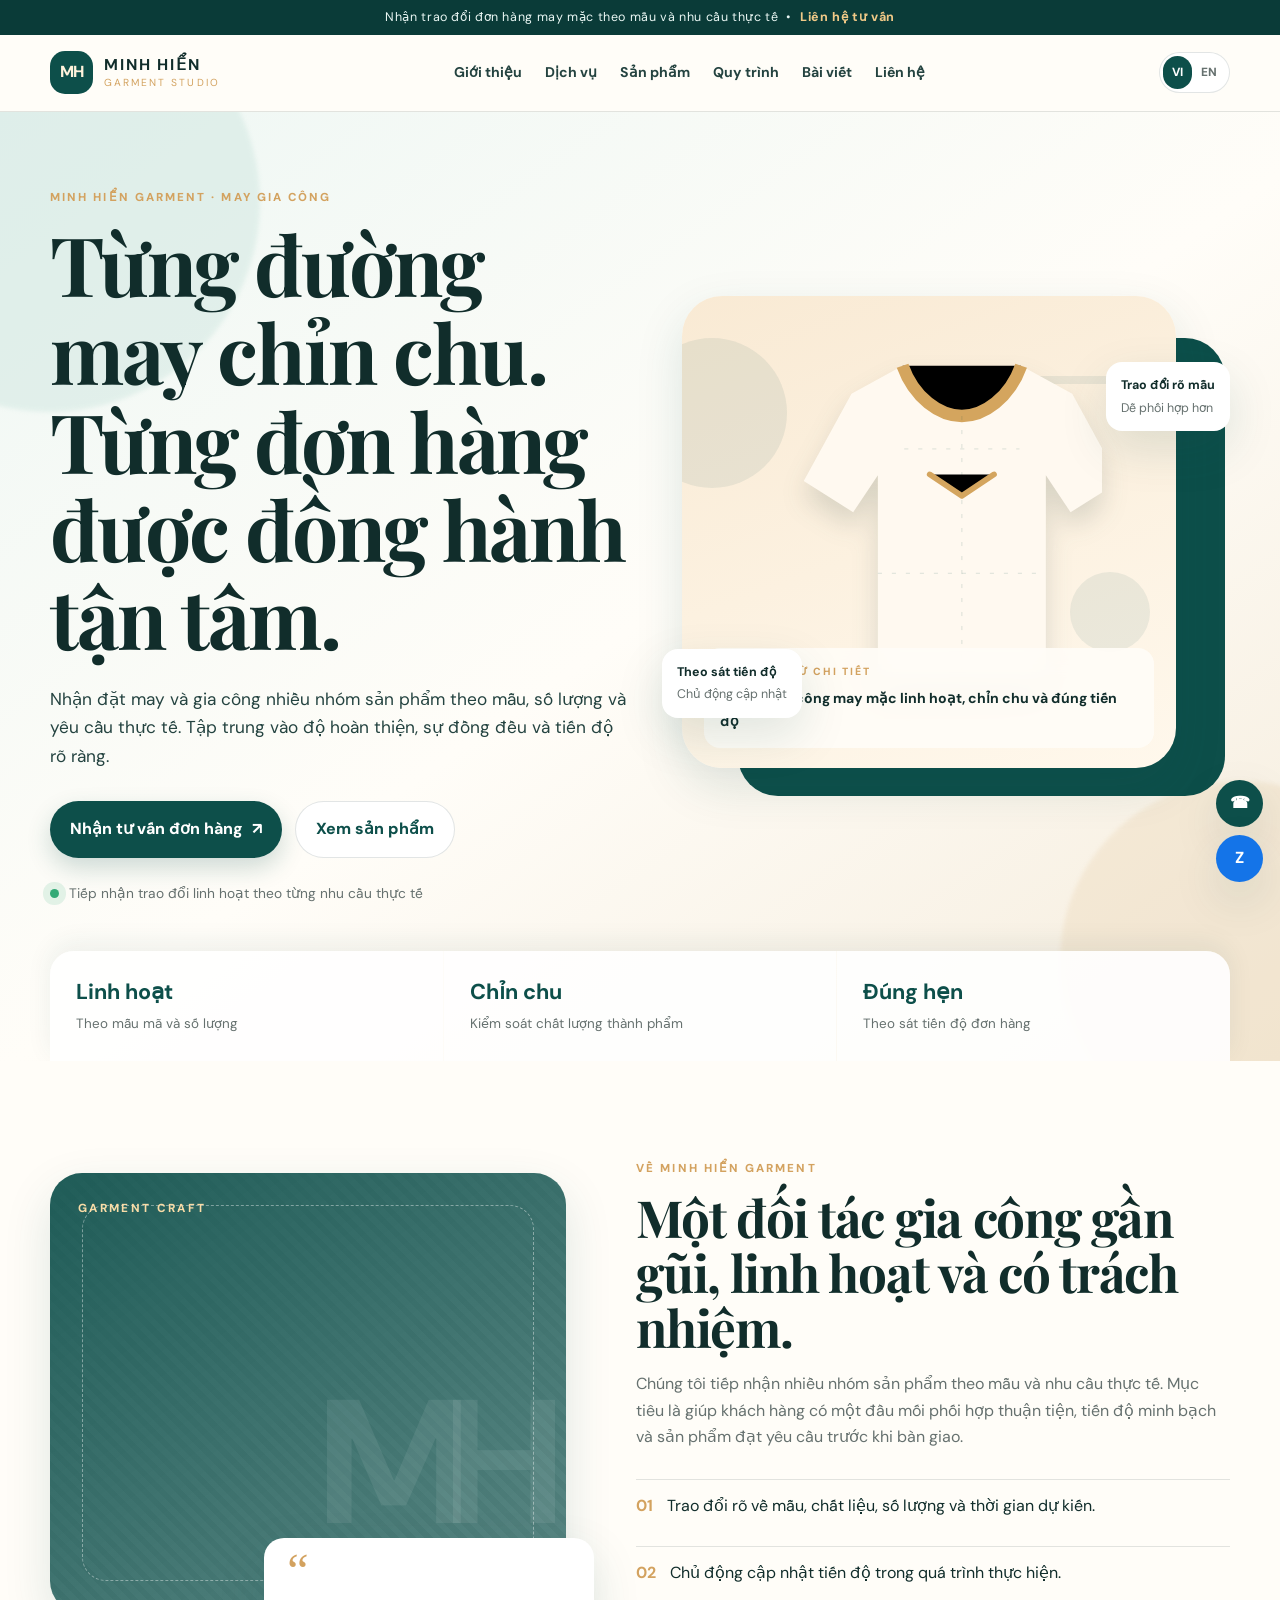
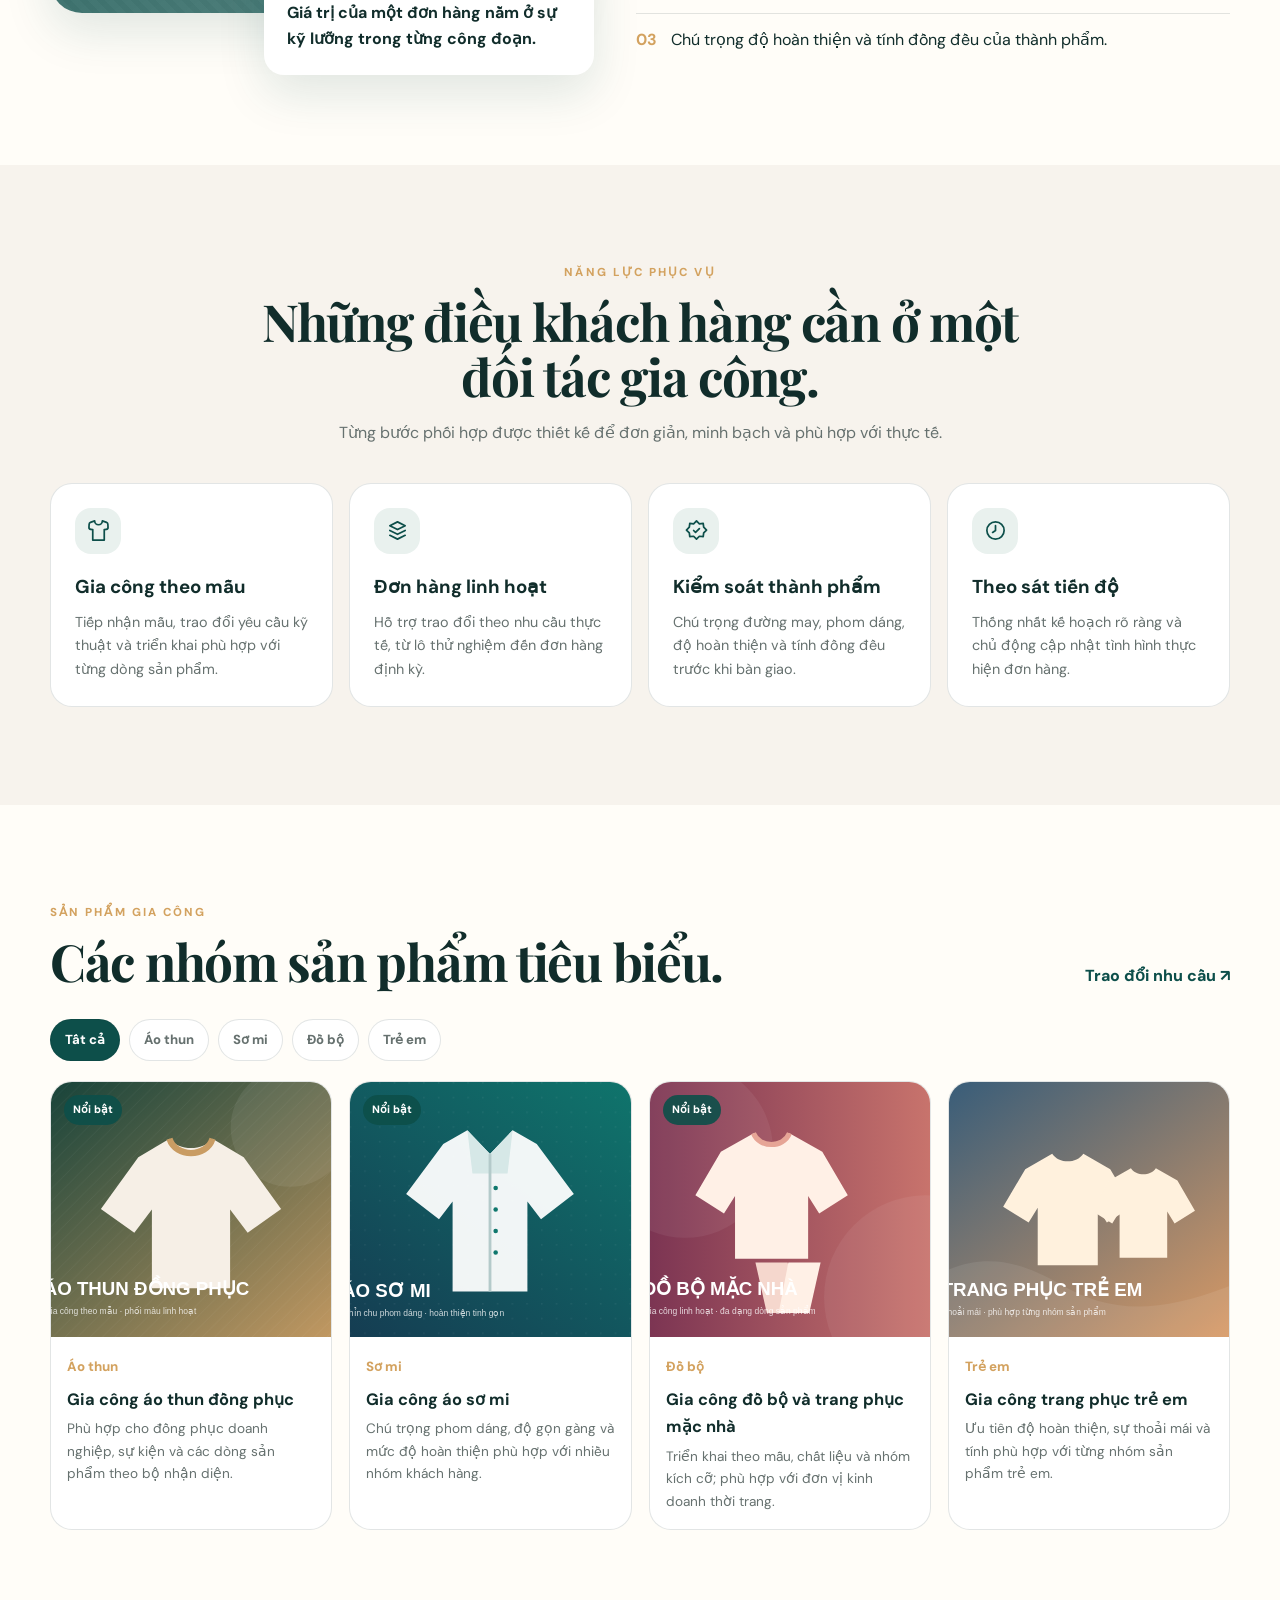
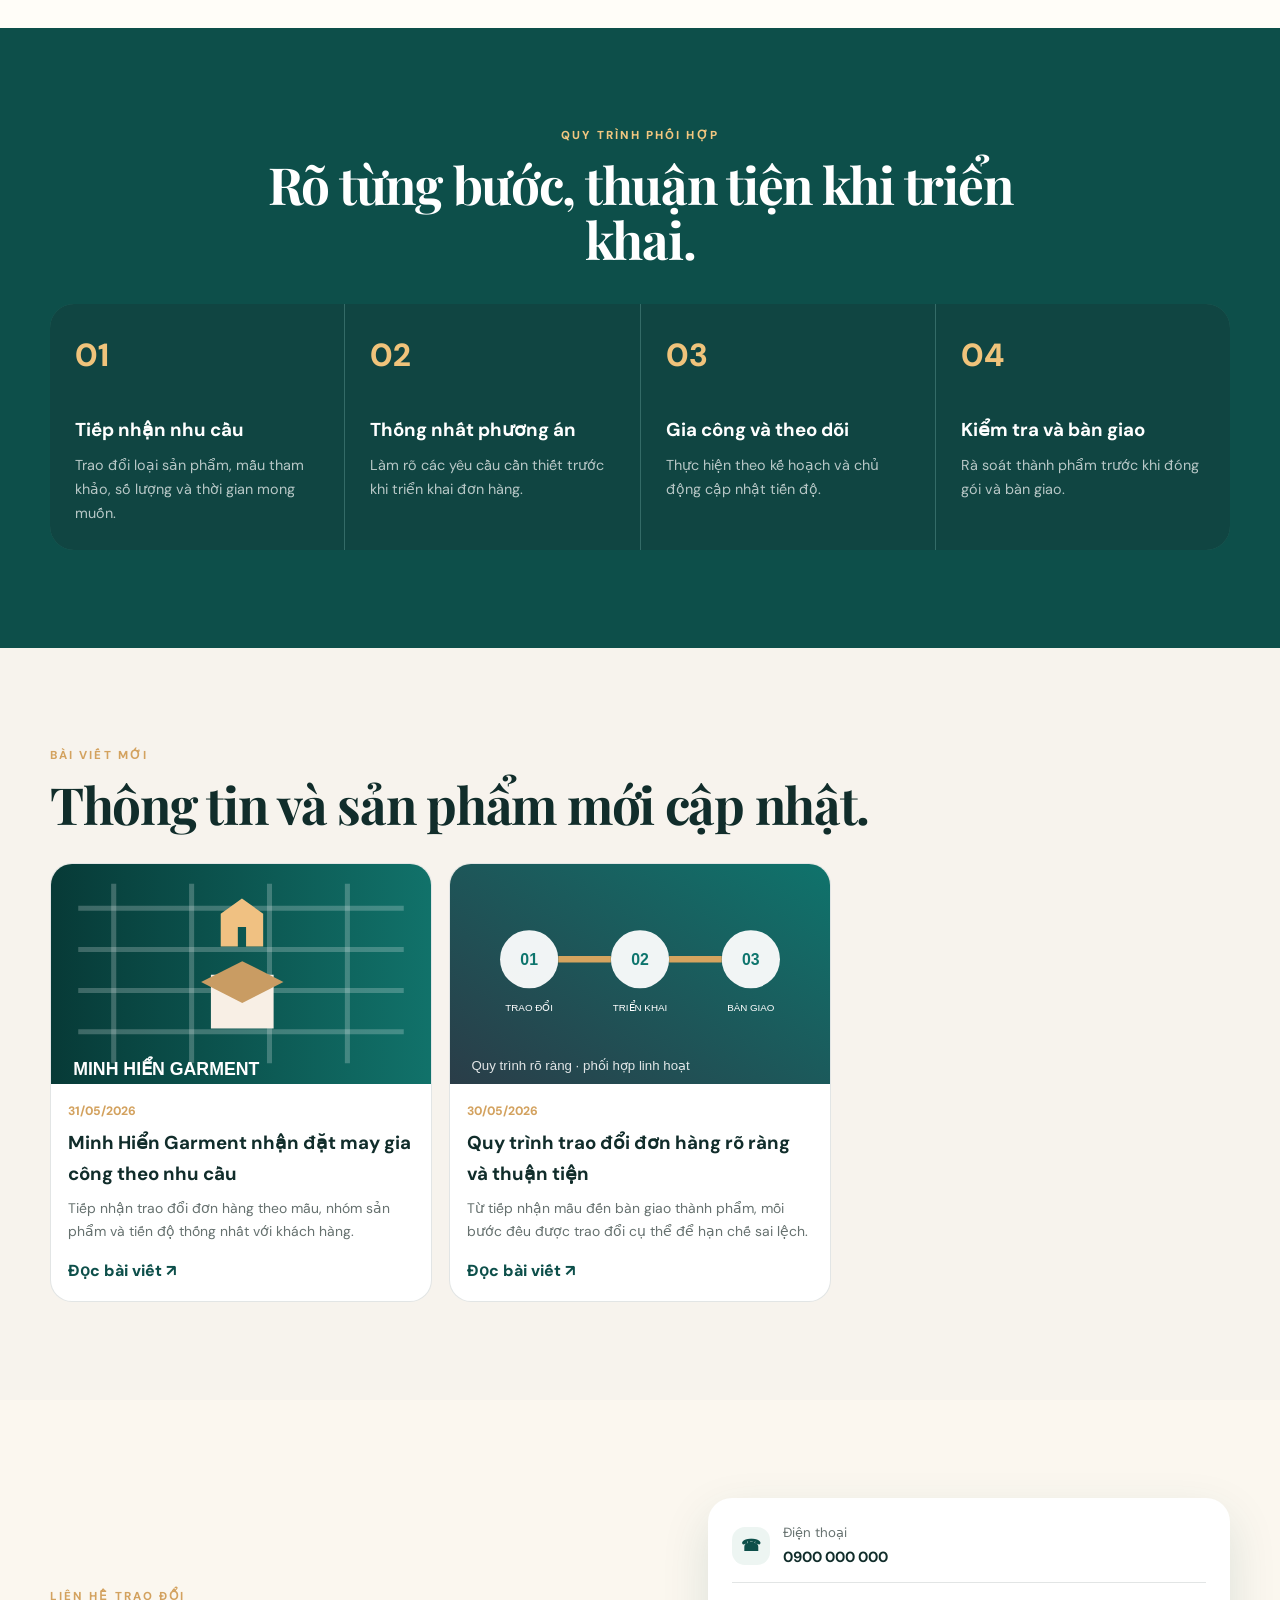
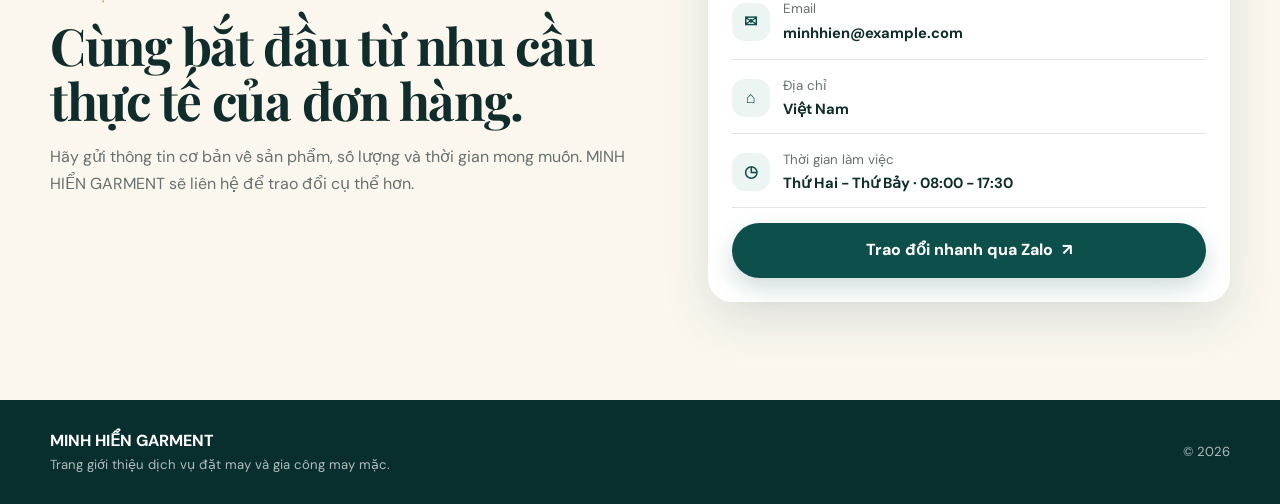
==== index.html @ 79e7443a "Add files via upload" ====
<!doctype html>
<html lang="vi">
<head>
  <meta charset="utf-8">
  <meta name="viewport" content="width=device-width,initial-scale=1">
  <meta name="theme-color" content="#0d4f4a">
  <meta name="description" content="Minh Hiển Garment - nhận đặt may và gia công may mặc theo nhu cầu.">
  <title>MINH HIỂN | Garment Manufacturing</title>
  <link rel="preconnect" href="https://fonts.googleapis.com">
  <link rel="preconnect" href="https://fonts.gstatic.com" crossorigin>
  <link href="https://fonts.googleapis.com/css2?family=DM+Sans:wght@400;500;600;700;800&family=Playfair+Display:wght@600;700&display=swap" rel="stylesheet">
  <link rel="stylesheet" href="assets/css/styles.css">
</head>
<body>
  <div class="announcement"><div class="container announcement-row"><span data-i18n="announcement">Nhận trao đổi đơn hàng may mặc theo mẫu và nhu cầu thực tế</span><span class="announcement-dot">•</span><a href="#contact" data-i18n="announcementCta">Liên hệ tư vấn</a></div></div>
  <header class="site-header" data-header>
    <div class="container nav">
      <a class="brand" href="#top" aria-label="Minh Hiển Garment">
        <span class="brand-mark">MH</span>
        <span class="brand-copy"><strong data-brand-short>MINH HIỂN</strong><small>GARMENT STUDIO</small></span>
      </a>
      <nav class="nav-links" data-nav>
        <a href="#about" data-i18n="navAbout">Giới thiệu</a>
        <a href="#services" data-i18n="navServices">Dịch vụ</a>
        <a href="#products" data-i18n="navProducts">Sản phẩm</a>
        <a href="#process" data-i18n="navProcess">Quy trình</a>
        <a href="#posts" data-i18n="navPosts">Bài viết</a>
        <a href="#contact" data-i18n="navContact">Liên hệ</a>
      </nav>
      <div class="nav-tools">
        <div class="lang-switch" aria-label="Language switch">
          <button class="lang-btn active" data-lang="vi" type="button">VI</button>
          <button class="lang-btn" data-lang="en" type="button">EN</button>
        </div>
        <button class="menu-toggle" data-menu-toggle type="button" aria-label="Menu">☰</button>
      </div>
    </div>
  </header>

  <main id="top">
    <section class="hero">
      <div class="hero-orb orb-a"></div><div class="hero-orb orb-b"></div>
      <div class="container hero-grid">
        <div class="hero-copy reveal">
          <p class="eyebrow" data-brand-hero-eyebrow>MINH HIỂN GARMENT · MAY GIA CÔNG</p>
          <h1 data-hero-title></h1>
          <p class="lead" data-hero-description></p>
          <div class="hero-actions">
            <a class="btn btn-primary" href="#contact"><span data-i18n="heroPrimary">Nhận tư vấn đơn hàng</span><span>↗</span></a>
            <a class="btn btn-ghost" href="#products" data-i18n="heroSecondary">Xem sản phẩm</a>
          </div>
          <div class="hero-note"><span class="pulse"></span><span data-i18n="heroNote">Tiếp nhận trao đổi linh hoạt theo từng nhu cầu thực tế</span></div>
        </div>
        <div class="hero-showcase reveal">
          <div class="showcase-back"></div>
          <div class="showcase-card">
            <div class="fashion-visual">
              <div class="dress-line line-1"></div><div class="dress-line line-2"></div><div class="dress-line line-3"></div>
              <img class="hero-upload hidden" data-hero-image alt="">
              <svg data-default-hero-art viewBox="0 0 420 520" aria-hidden="true"><path d="M116 92 178 58c15 27 45 42 72 42s57-15 72-42l62 34 58 106-60 38-30-45v250H148V191l-30 45-60-38 58-106Z" fill="#fff9f0"/><path d="M178 58c14 39 45 61 72 61s58-22 72-61" stroke="#d4a55e" stroke-width="15"/><path d="M180 159h140M250 119v321M148 310h204" stroke="#0d4f4a" stroke-opacity=".18" stroke-dasharray="5 12"/><path d="m211 190 39 26 39-26" stroke="#d4a55e" stroke-width="7" stroke-linecap="round" stroke-linejoin="round"/></svg>
            </div>
            <div class="showcase-caption"><span data-i18n="showcaseSmall">CHỈN CHU TỪ CHI TIẾT</span><strong data-tagline></strong></div>
          </div>
          <div class="floating-card fc-one"><strong data-i18n="floatOneTitle">Trao đổi rõ mẫu</strong><span data-i18n="floatOneText">Dễ phối hợp hơn</span></div>
          <div class="floating-card fc-two"><strong data-i18n="floatTwoTitle">Theo sát tiến độ</strong><span data-i18n="floatTwoText">Chủ động cập nhật</span></div>
        </div>
      </div>
      <div class="container"><div class="stats" data-stats></div></div>
    </section>

    <section class="section about" id="about">
      <div class="container split-grid">
        <div class="image-panel reveal">
          <div class="fabric-card"><span class="fabric-label" data-i18n="aboutCard">GARMENT CRAFT</span></div>
          <div class="quote-card"><span>“</span><p data-i18n="aboutQuote">Giá trị của một đơn hàng nằm ở sự kỹ lưỡng trong từng công đoạn.</p></div>
        </div>
        <div class="section-copy reveal">
          <p class="eyebrow" data-brand-about-eyebrow>VỀ MINH HIỂN GARMENT</p>
          <h2 data-i18n="aboutTitle">Một đối tác gia công gần gũi, linh hoạt và có trách nhiệm.</h2>
          <p data-i18n="aboutText">Chúng tôi tiếp nhận nhiều nhóm sản phẩm theo mẫu và nhu cầu thực tế. Mục tiêu là giúp khách hàng có một đầu mối phối hợp thuận tiện, tiến độ minh bạch và sản phẩm đạt yêu cầu trước khi bàn giao.</p>
          <div class="check-grid">
            <div><b>01</b><span data-i18n="aboutCheck1">Trao đổi rõ về mẫu, chất liệu, số lượng và thời gian dự kiến.</span></div>
            <div><b>02</b><span data-i18n="aboutCheck2">Chủ động cập nhật tiến độ trong quá trình thực hiện.</span></div>
            <div><b>03</b><span data-i18n="aboutCheck3">Chú trọng độ hoàn thiện và tính đồng đều của thành phẩm.</span></div>
          </div>
        </div>
      </div>
    </section>

    <section class="section alt" id="services">
      <div class="container">
        <div class="section-head center reveal"><p class="eyebrow" data-i18n="servicesEyebrow">NĂNG LỰC PHỤC VỤ</p><h2 data-i18n="servicesTitle">Những điều khách hàng cần ở một đối tác gia công.</h2><p data-i18n="servicesText">Từng bước phối hợp được thiết kế để đơn giản, minh bạch và phù hợp với thực tế.</p></div>
        <div class="service-grid" data-services></div>
      </div>
    </section>

    <section class="section" id="products">
      <div class="container">
        <div class="section-head reveal"><div><p class="eyebrow" data-i18n="productsEyebrow">SẢN PHẨM GIA CÔNG</p><h2 data-i18n="productsTitle">Các nhóm sản phẩm tiêu biểu.</h2></div><a class="text-link" href="#contact"><span data-i18n="productsCta">Trao đổi nhu cầu</span> <span>↗</span></a></div>
        <div class="product-filters" data-product-filters></div>
        <div class="product-grid" data-products></div>
      </div>
    </section>

    <section class="section process" id="process">
      <div class="container">
        <div class="section-head center reveal"><p class="eyebrow" data-i18n="processEyebrow">QUY TRÌNH PHỐI HỢP</p><h2 data-i18n="processTitle">Rõ từng bước, thuận tiện khi triển khai.</h2></div>
        <div class="process-grid">
          <article class="process-card"><span>01</span><h3 data-i18n="process1Title">Tiếp nhận nhu cầu</h3><p data-i18n="process1Text">Trao đổi loại sản phẩm, mẫu tham khảo, số lượng và thời gian mong muốn.</p></article>
          <article class="process-card"><span>02</span><h3 data-i18n="process2Title">Thống nhất phương án</h3><p data-i18n="process2Text">Làm rõ các yêu cầu cần thiết trước khi triển khai đơn hàng.</p></article>
          <article class="process-card"><span>03</span><h3 data-i18n="process3Title">Gia công và theo dõi</h3><p data-i18n="process3Text">Thực hiện theo kế hoạch và chủ động cập nhật tiến độ.</p></article>
          <article class="process-card"><span>04</span><h3 data-i18n="process4Title">Kiểm tra và bàn giao</h3><p data-i18n="process4Text">Rà soát thành phẩm trước khi đóng gói và bàn giao.</p></article>
        </div>
      </div>
    </section>

    <section class="section alt" id="posts">
      <div class="container">
        <div class="section-head reveal"><div><p class="eyebrow" data-i18n="postsEyebrow">BÀI VIẾT MỚI</p><h2 data-i18n="postsTitle">Thông tin và sản phẩm mới cập nhật.</h2></div></div>
        <div class="blog-grid" data-posts></div>
      </div>
    </section>

    <section class="section contact" id="contact">
      <div class="container contact-grid">
        <div class="contact-copy reveal"><p class="eyebrow" data-i18n="contactEyebrow">LIÊN HỆ TRAO ĐỔI</p><h2 data-i18n="contactTitle">Cùng bắt đầu từ nhu cầu thực tế của đơn hàng.</h2><p data-brand-contact-text>Hãy gửi thông tin cơ bản về sản phẩm, số lượng và thời gian mong muốn. Minh Hiển Garment sẽ liên hệ để trao đổi cụ thể hơn.</p></div>
        <div class="contact-card reveal">
          <div class="contact-row"><span>☎</span><div><small data-i18n="phoneLabel">Điện thoại</small><a data-phone-link><strong data-phone></strong></a></div></div>
          <div class="contact-row"><span>✉</span><div><small>Email</small><a data-email-link><strong data-email></strong></a></div></div>
          <div class="contact-row"><span>⌂</span><div><small data-i18n="addressLabel">Địa chỉ</small><strong data-address></strong></div></div>
          <div class="contact-row"><span>◷</span><div><small data-i18n="hoursLabel">Thời gian làm việc</small><strong data-hours></strong></div></div>
          <a class="btn btn-primary full" data-zalo-link target="_blank" rel="noopener"><span data-i18n="zaloCta">Trao đổi nhanh qua Zalo</span> <span>↗</span></a>
        </div>
      </div>
    </section>
  </main>

  <footer class="footer"><div class="container footer-row"><div><strong data-brand-full>MINH HIỂN GARMENT</strong><span data-i18n="footerText">Trang giới thiệu dịch vụ đặt may và gia công may mặc.</span></div><div class="footer-actions"><span>© <span data-year></span></span></div></div></footer>
  <div class="float-actions"><a data-phone-link class="float-button" aria-label="Call">☎</a><a data-zalo-link class="float-button zalo" aria-label="Zalo" target="_blank" rel="noopener">Z</a></div>

  <div class="post-modal" data-post-modal><div class="post-modal-box"><button class="modal-close" data-post-close type="button">×</button><img data-post-modal-image alt=""><div class="post-modal-copy"><p class="eyebrow" data-i18n="postDetail">BÀI VIẾT</p><h2 data-post-modal-title></h2><div data-post-modal-content></div></div></div></div>

  <script src="assets/js/app.js"></script>
</body>
</html>
---- assets/css/styles.css ----
:root{--ink:#112d2b;--ink-2:#244340;--green:#0d4f4a;--green-2:#0a3b38;--cream:#f7f1e8;--sand:#e9d6b7;--gold:#d3a25f;--white:#fffdf8;--muted:#66716f;--line:rgba(17,45,43,.12);--shadow:0 18px 48px rgba(13,79,74,.13);--radius:26px}.container{width:min(1180px,calc(100% - 34px));margin:auto}*{box-sizing:border-box}html{scroll-behavior:smooth}body{margin:0;background:var(--white);color:var(--ink);font-family:"DM Sans",Arial,sans-serif;line-height:1.65}a{text-decoration:none;color:inherit}button,input,textarea,select{font:inherit}img{max-width:100%;display:block}.announcement{background:var(--green-2);color:#eaf7f4;font-size:.78rem;letter-spacing:.05em}.announcement-row{display:flex;justify-content:center;gap:8px;padding:7px 0}.announcement a{color:#f0c987;font-weight:800}.site-header{position:sticky;top:0;z-index:30;background:rgba(255,253,248,.92);backdrop-filter:blur(18px);border-bottom:1px solid var(--line)}.nav{display:flex;align-items:center;justify-content:space-between;gap:18px;min-height:76px}.brand{display:flex;align-items:center;gap:11px}.brand-mark{display:grid;place-items:center;width:43px;height:43px;border-radius:15px;background:var(--green);color:#fff3dc;font-weight:800;letter-spacing:-.08em}.brand-copy{display:grid;line-height:1}.brand-copy strong{font-size:.98rem;letter-spacing:.12em}.brand-copy small{margin-top:6px;color:var(--gold);font-size:.64rem;letter-spacing:.2em}.nav-links{display:flex;align-items:center;gap:23px}.nav-links a{font-size:.88rem;font-weight:700;color:var(--ink-2);position:relative}.nav-links a:after{content:"";position:absolute;left:0;right:0;bottom:-7px;height:2px;background:var(--gold);transform:scaleX(0);transition:.25s}.nav-links a:hover:after{transform:scaleX(1)}.nav-tools{display:flex;align-items:center;gap:10px}.lang-switch{display:flex;padding:3px;border:1px solid var(--line);border-radius:999px;background:#fff}.lang-btn{border:0;background:transparent;color:var(--muted);font-size:.74rem;font-weight:800;padding:7px 9px;border-radius:999px;cursor:pointer}.lang-btn.active{background:var(--green);color:white}.admin-link{display:flex;gap:6px;align-items:center;padding:9px 12px;border-radius:999px;background:#f1e7d6;color:var(--green);font-size:.75rem;font-weight:800}.menu-toggle{display:none;border:0;background:transparent;color:var(--green);font-size:1.5rem;cursor:pointer}.hero{position:relative;overflow:hidden;padding:76px 0 0;background:linear-gradient(145deg,#eef7f4 0%,#fffdf8 52%,#f5ecdc 100%)}.hero-orb{position:absolute;border-radius:50%;filter:blur(2px);opacity:.45}.orb-a{width:420px;height:420px;background:#cce5de;top:-120px;left:-160px}.orb-b{width:360px;height:360px;background:#eedcc0;right:-140px;bottom:-80px}.hero-grid{display:grid;grid-template-columns:1.03fr .97fr;gap:50px;align-items:center;min-height:570px;position:relative}.eyebrow{margin:0 0 12px;color:var(--gold);font-size:.72rem;font-weight:800;letter-spacing:.18em}.hero h1,.section h2{font-family:"Playfair Display",Georgia,serif;line-height:1.08;letter-spacing:-.025em}.hero h1{max-width:760px;margin:0;font-size:clamp(3rem,6.4vw,5.75rem)}.lead{max-width:670px;margin:24px 0 0;color:var(--ink-2);font-size:1.08rem}.hero-actions{display:flex;gap:13px;flex-wrap:wrap;margin-top:31px}.btn{display:inline-flex;align-items:center;justify-content:center;gap:9px;border:0;border-radius:999px;padding:14px 20px;font-weight:800;cursor:pointer;transition:.22s}.btn-primary{background:var(--green);color:#fff;box-shadow:0 10px 24px rgba(13,79,74,.2)}.btn-primary:hover{background:var(--green-2);transform:translateY(-2px)}.btn-ghost{background:#fff;border:1px solid var(--line);color:var(--green)}.hero-note{display:flex;align-items:center;gap:10px;margin-top:24px;color:var(--muted);font-size:.86rem}.pulse{width:9px;height:9px;border-radius:50%;background:#34aa76;box-shadow:0 0 0 7px rgba(52,170,118,.13)}.hero-showcase{position:relative;min-height:500px}.showcase-back{position:absolute;inset:42px 5px 0 56px;border-radius:40px;background:var(--green)}.showcase-card{position:absolute;inset:0 54px 28px 0;border-radius:40px;background:linear-gradient(160deg,#f9ead4,#fff8ec);overflow:hidden;box-shadow:var(--shadow)}.fashion-visual{height:100%;position:relative;display:grid;place-items:center}.fashion-visual svg{width:70%;filter:drop-shadow(0 15px 13px rgba(45,67,63,.16))}.fashion-visual .hero-upload{position:absolute;inset:0;width:100%;height:100%;object-fit:cover}.fashion-visual .hero-upload.hidden{display:none}.fashion-visual svg.hidden{display:none}.dress-line{position:absolute;border-radius:999px;background:rgba(13,79,74,.08)}.line-1{width:150px;height:150px;left:-45px;top:42px}.line-2{width:80px;height:80px;right:26px;bottom:116px}.line-3{width:210px;height:8px;right:-62px;top:80px}.showcase-caption{position:absolute;left:22px;right:22px;bottom:20px;padding:15px 16px;border-radius:16px;background:rgba(255,253,248,.86);backdrop-filter:blur(12px)}.showcase-caption span{display:block;color:var(--gold);font-size:.65rem;font-weight:800;letter-spacing:.18em}.showcase-caption strong{display:block;margin-top:6px;font-size:.88rem}.floating-card{position:absolute;display:grid;gap:2px;padding:13px 15px;border-radius:16px;background:white;box-shadow:var(--shadow);font-size:.78rem}.floating-card span{color:var(--muted)}.fc-one{right:0;top:66px}.fc-two{left:-20px;bottom:78px}.stats{position:relative;display:grid;grid-template-columns:repeat(3,1fr);gap:1px;margin-top:46px;border-radius:24px 24px 0 0;overflow:hidden;background:rgba(255,255,255,.48);box-shadow:0 -8px 26px rgba(26,71,67,.07)}.stat{padding:24px 26px;background:rgba(255,255,255,.82)}.stat strong{display:block;color:var(--green);font-size:1.35rem}.stat span{color:var(--muted);font-size:.84rem}.section{padding:98px 0}.alt{background:#f7f3ed}.split-grid{display:grid;grid-template-columns:.93fr 1.07fr;gap:70px;align-items:center}.image-panel{position:relative;min-height:480px}.fabric-card{height:440px;border-radius:32px;background:linear-gradient(145deg,rgba(13,79,74,.92),rgba(13,79,74,.67)),repeating-linear-gradient(45deg,#fff 0 6px,#eee 6px 12px);box-shadow:var(--shadow);position:relative;overflow:hidden}.fabric-card:before{content:"";position:absolute;inset:32px;border:1px dashed rgba(255,255,255,.4);border-radius:24px}.fabric-card:after{content:"MH";position:absolute;right:28px;bottom:4px;color:rgba(255,255,255,.08);font-size:11rem;font-weight:800;letter-spacing:-.14em}.fabric-label{position:absolute;left:28px;top:26px;color:#f9dca7;font-size:.73rem;font-weight:800;letter-spacing:.2em}.quote-card{position:absolute;right:-28px;bottom:-22px;width:min(330px,78%);padding:22px 23px;border-radius:20px;background:white;box-shadow:var(--shadow)}.quote-card span{font-family:Georgia,serif;color:var(--gold);font-size:3rem;line-height:.45}.quote-card p{margin:4px 0 0;font-weight:700}.section-copy h2,.section-head h2,.contact h2{margin:0;font-size:clamp(2.25rem,4vw,4rem)}.section-copy>p:not(.eyebrow),.section-head>p:not(.eyebrow),.contact-copy>p:not(.eyebrow){color:var(--muted);font-size:1rem}.check-grid{display:grid;gap:14px;margin-top:28px}.check-grid div{display:flex;gap:14px;padding:13px 0;border-top:1px solid var(--line)}.check-grid b{color:var(--gold)}.section-head{display:flex;justify-content:space-between;gap:20px;align-items:end;margin-bottom:30px}.section-head.center{display:block;max-width:760px;margin:0 auto 36px;text-align:center}.text-link{color:var(--green);font-weight:800}.service-grid{display:grid;grid-template-columns:repeat(4,1fr);gap:16px}.service-card{padding:24px;border:1px solid var(--line);border-radius:22px;background:#fff;transition:.22s}.service-card:hover{transform:translateY(-5px);box-shadow:var(--shadow)}.service-icon{display:grid;place-items:center;width:46px;height:46px;border-radius:16px;background:#e9f1ee;color:var(--green);font-size:1.35rem}.service-card h3{margin:18px 0 8px}.service-card p{margin:0;color:var(--muted);font-size:.9rem}.product-filters{display:flex;gap:9px;flex-wrap:wrap;margin-bottom:20px}.filter-btn{border:1px solid var(--line);border-radius:999px;background:white;padding:9px 14px;color:var(--muted);font-size:.82rem;font-weight:800;cursor:pointer}.filter-btn.active{background:var(--green);color:white}.product-grid{display:grid;grid-template-columns:repeat(4,1fr);gap:17px}.product-card{overflow:hidden;border-radius:22px;background:#fff;border:1px solid var(--line);transition:.22s}.product-card:hover{transform:translateY(-5px);box-shadow:var(--shadow)}.product-image{height:255px;background:#f6eee1;overflow:hidden;position:relative}.product-image img{width:100%;height:100%;object-fit:cover;transition:.35s}.product-card:hover img{transform:scale(1.05)}.badge{position:absolute;left:13px;top:13px;padding:6px 9px;border-radius:999px;background:rgba(13,79,74,.9);color:#fff;font-size:.67rem;font-weight:800}.product-body{padding:16px}.product-body small{color:var(--gold);font-weight:800}.product-body h3{margin:7px 0 5px;font-size:1.03rem}.product-body p{margin:0;color:var(--muted);font-size:.85rem}.process{background:var(--green);color:white}.process .eyebrow{color:#f2c780}.process-grid{display:grid;grid-template-columns:repeat(4,1fr);gap:1px;background:rgba(255,255,255,.16);border-radius:24px;overflow:hidden}.process-card{min-height:240px;padding:25px;background:rgba(8,61,57,.8)}.process-card span{color:#f0c37b;font-size:2rem;font-weight:800}.process-card h3{margin:34px 0 8px}.process-card p{margin:0;color:rgba(255,255,255,.7);font-size:.9rem}.blog-grid{display:grid;grid-template-columns:repeat(3,1fr);gap:17px}.blog-card{overflow:hidden;border-radius:22px;background:white;border:1px solid var(--line)}.blog-card img{width:100%;height:220px;object-fit:cover;background:#f4ead8}.blog-body{padding:17px}.blog-date{color:var(--gold);font-size:.76rem;font-weight:800}.blog-body h3{margin:7px 0 7px}.blog-body p{margin:0;color:var(--muted);font-size:.87rem}.blog-link{margin-top:15px;padding:0;border:0;background:transparent;color:var(--green);font-weight:800;cursor:pointer}.contact{background:#fbf7ef}.contact-grid{display:grid;grid-template-columns:1fr .86fr;gap:50px;align-items:center}.contact-card{display:grid;gap:15px;padding:24px;border-radius:24px;background:white;box-shadow:var(--shadow)}.contact-row{display:flex;gap:13px;align-items:center;padding-bottom:12px;border-bottom:1px solid var(--line)}.contact-row>span{display:grid;place-items:center;width:38px;height:38px;border-radius:13px;background:#edf5f2;color:var(--green);font-weight:800}.contact-row div{display:grid}.contact-row small{color:var(--muted)}.contact-row strong{font-size:.92rem}.full{width:100%}.footer{padding:28px 0;background:#082f2d;color:#fff}.footer-row{display:flex;justify-content:space-between;align-items:center;gap:18px}.footer-row div{display:grid}.footer-row span{color:rgba(255,255,255,.68);font-size:.82rem}.footer-actions{display:flex!important;align-items:center;gap:15px}.footer a{font-size:.82rem;color:#f0c37b}.float-actions{position:fixed;right:17px;bottom:18px;z-index:20;display:grid;gap:8px}.float-button{display:grid;place-items:center;width:47px;height:47px;border-radius:50%;background:var(--green);color:white;box-shadow:var(--shadow);font-weight:800}.float-button.zalo{background:#1474e8}.post-modal{position:fixed;inset:0;z-index:50;display:none;place-items:center;padding:18px;background:rgba(3,25,24,.72)}.post-modal.open{display:grid}.post-modal-box{position:relative;overflow:auto;width:min(850px,100%);max-height:90vh;border-radius:22px;background:white}.post-modal-box img{width:100%;max-height:310px;object-fit:cover;background:#f3eadc}.post-modal-copy{padding:23px}.post-modal-copy h2{font-family:"Playfair Display";font-size:2rem}.post-modal-copy div{white-space:pre-line;color:var(--ink-2)}.modal-close{position:absolute;right:13px;top:13px;width:38px;height:38px;border:0;border-radius:50%;background:rgba(0,0,0,.6);color:white;font-size:1.45rem;cursor:pointer}.empty{grid-column:1/-1;padding:24px;border-radius:16px;background:#fff;border:1px dashed var(--line);color:var(--muted)}@media(max-width:980px){.nav-links{position:absolute;top:76px;left:0;right:0;display:none;padding:16px 18px;background:#fff;border-bottom:1px solid var(--line);flex-direction:column;align-items:flex-start}.nav-links.open{display:flex}.menu-toggle{display:block}.admin-link span:last-child{display:none}.hero-grid,.split-grid,.contact-grid{grid-template-columns:1fr}.hero-showcase{min-height:430px}.service-grid,.product-grid,.process-grid{grid-template-columns:repeat(2,1fr)}.blog-grid{grid-template-columns:repeat(2,1fr)}.image-panel{min-height:390px}.fabric-card{height:360px}}@media(max-width:640px){.container{width:min(100% - 24px,1180px)}.announcement{font-size:.68rem}.announcement-dot{display:none}.announcement-row{justify-content:space-between}.brand-copy small{display:none}.brand-mark{width:39px;height:39px}.hero{padding-top:46px}.hero-grid{min-height:auto}.hero h1{font-size:3.55rem}.lead{font-size:.96rem}.hero-showcase{min-height:350px}.showcase-back{inset:34px 0 0 36px}.showcase-card{inset:0 29px 20px 0}.fashion-visual svg{width:76%}.floating-card{font-size:.7rem}.fc-one{right:0;top:43px}.fc-two{left:-5px;bottom:51px}.stats{grid-template-columns:1fr;margin-top:34px}.stat{padding:16px 18px}.section{padding:70px 0}.service-grid,.product-grid,.process-grid,.blog-grid{grid-template-columns:1fr}.section-head{display:block}.text-link{display:inline-block;margin-top:10px}.image-panel{min-height:315px}.fabric-card{height:290px}.quote-card{right:10px}.footer-row{display:block}.footer-actions{margin-top:13px}.product-image{height:270px}}
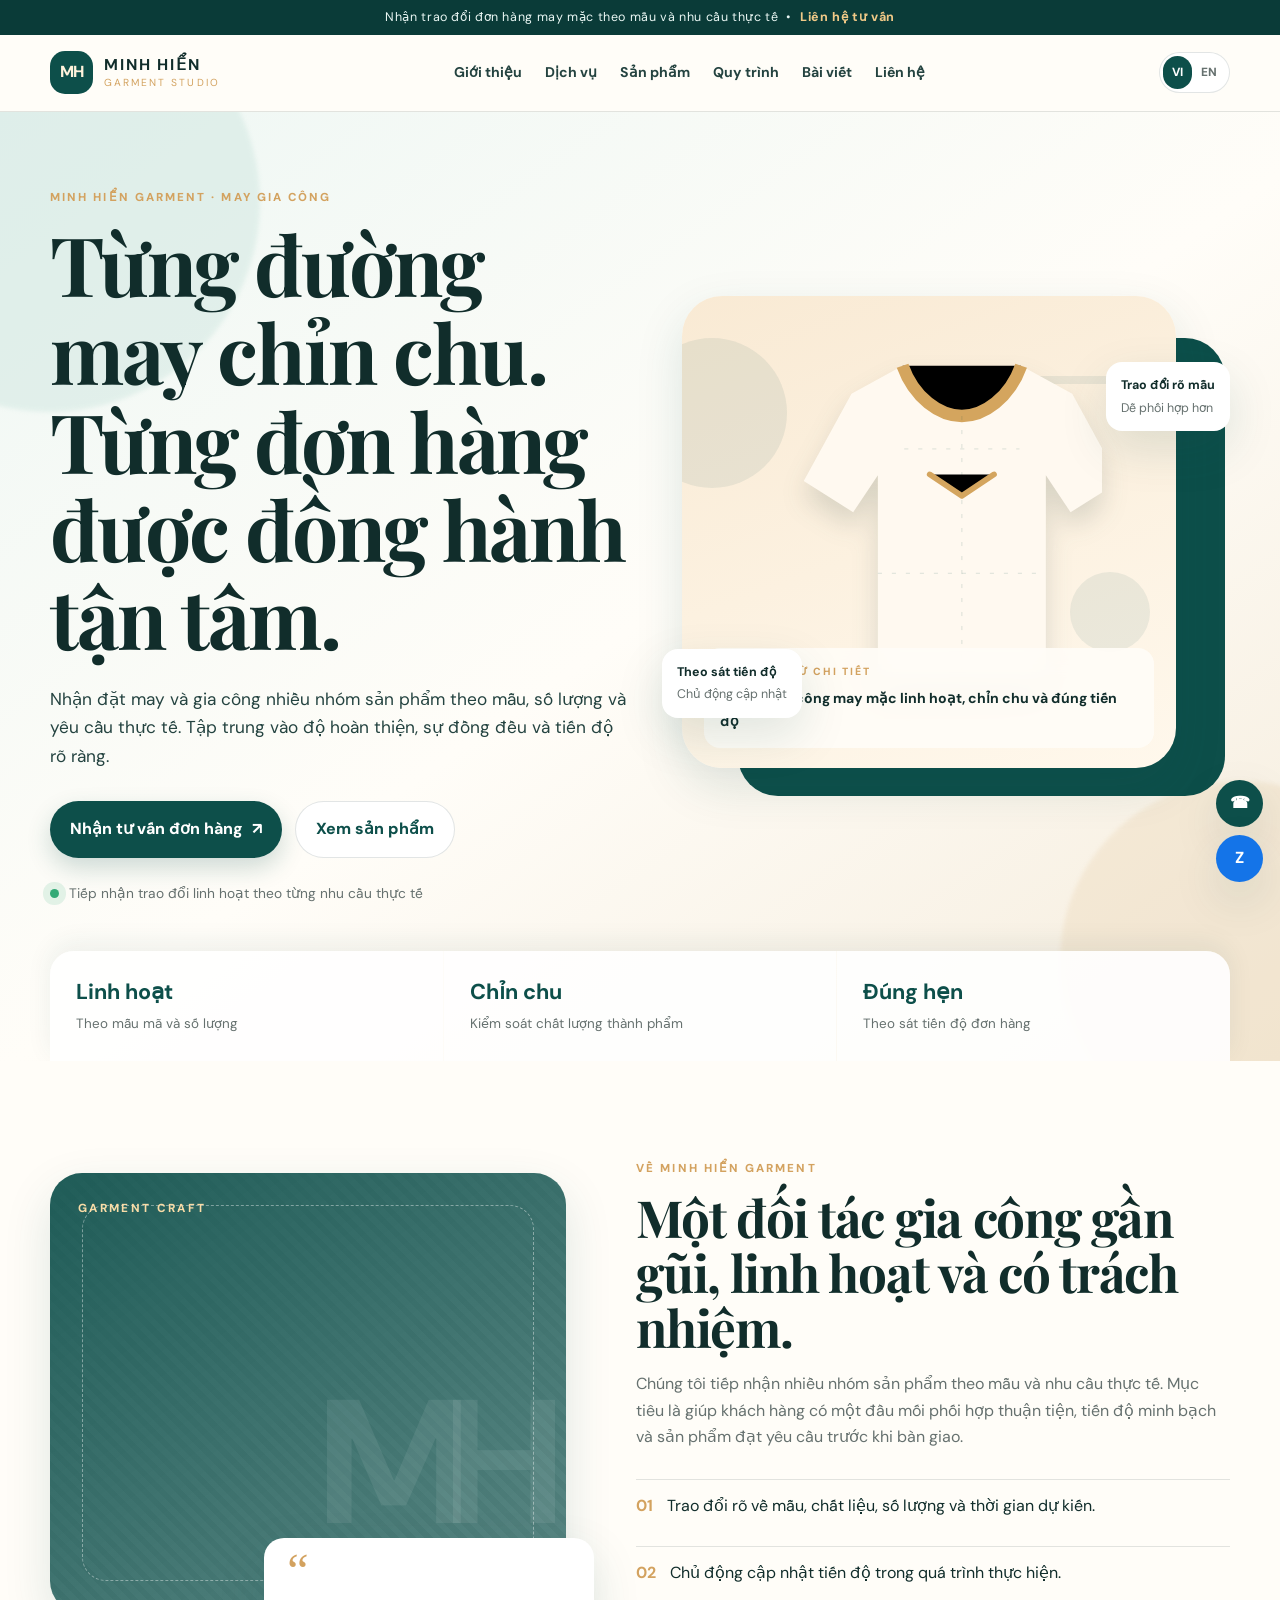
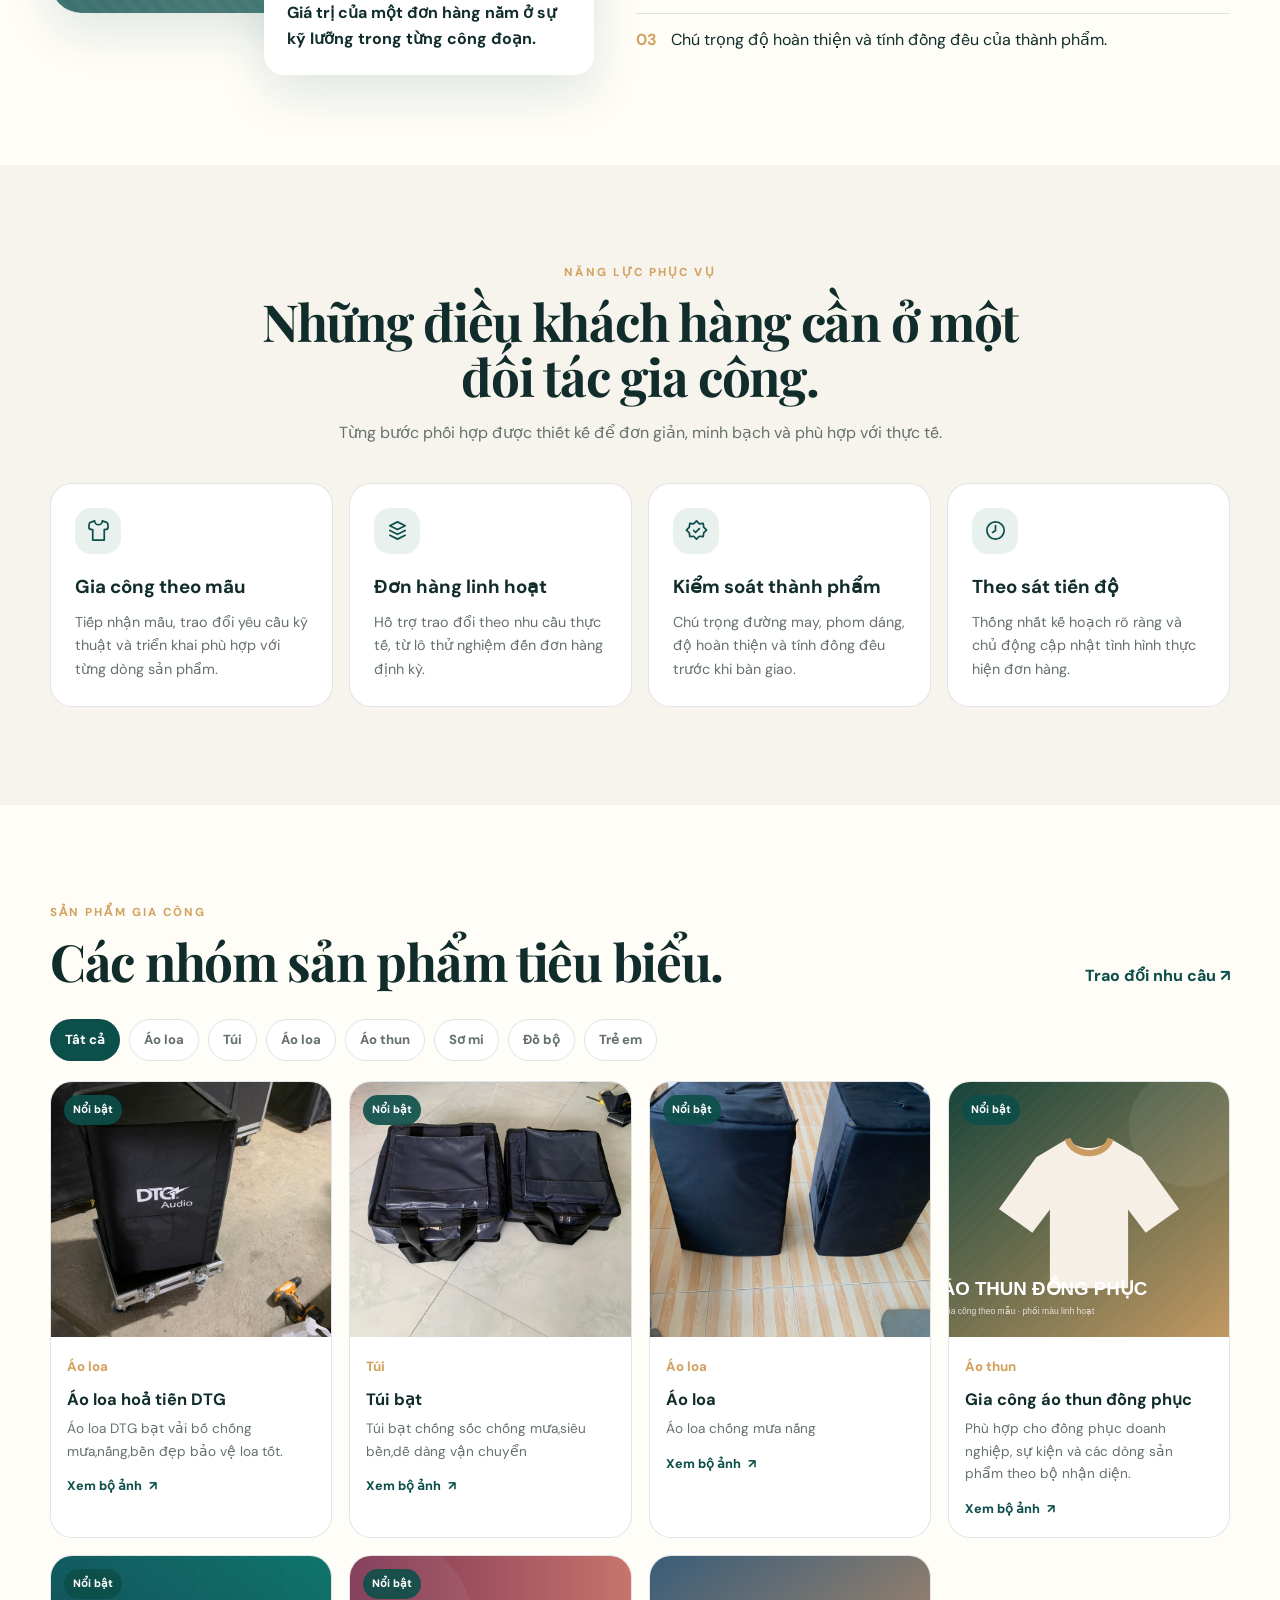
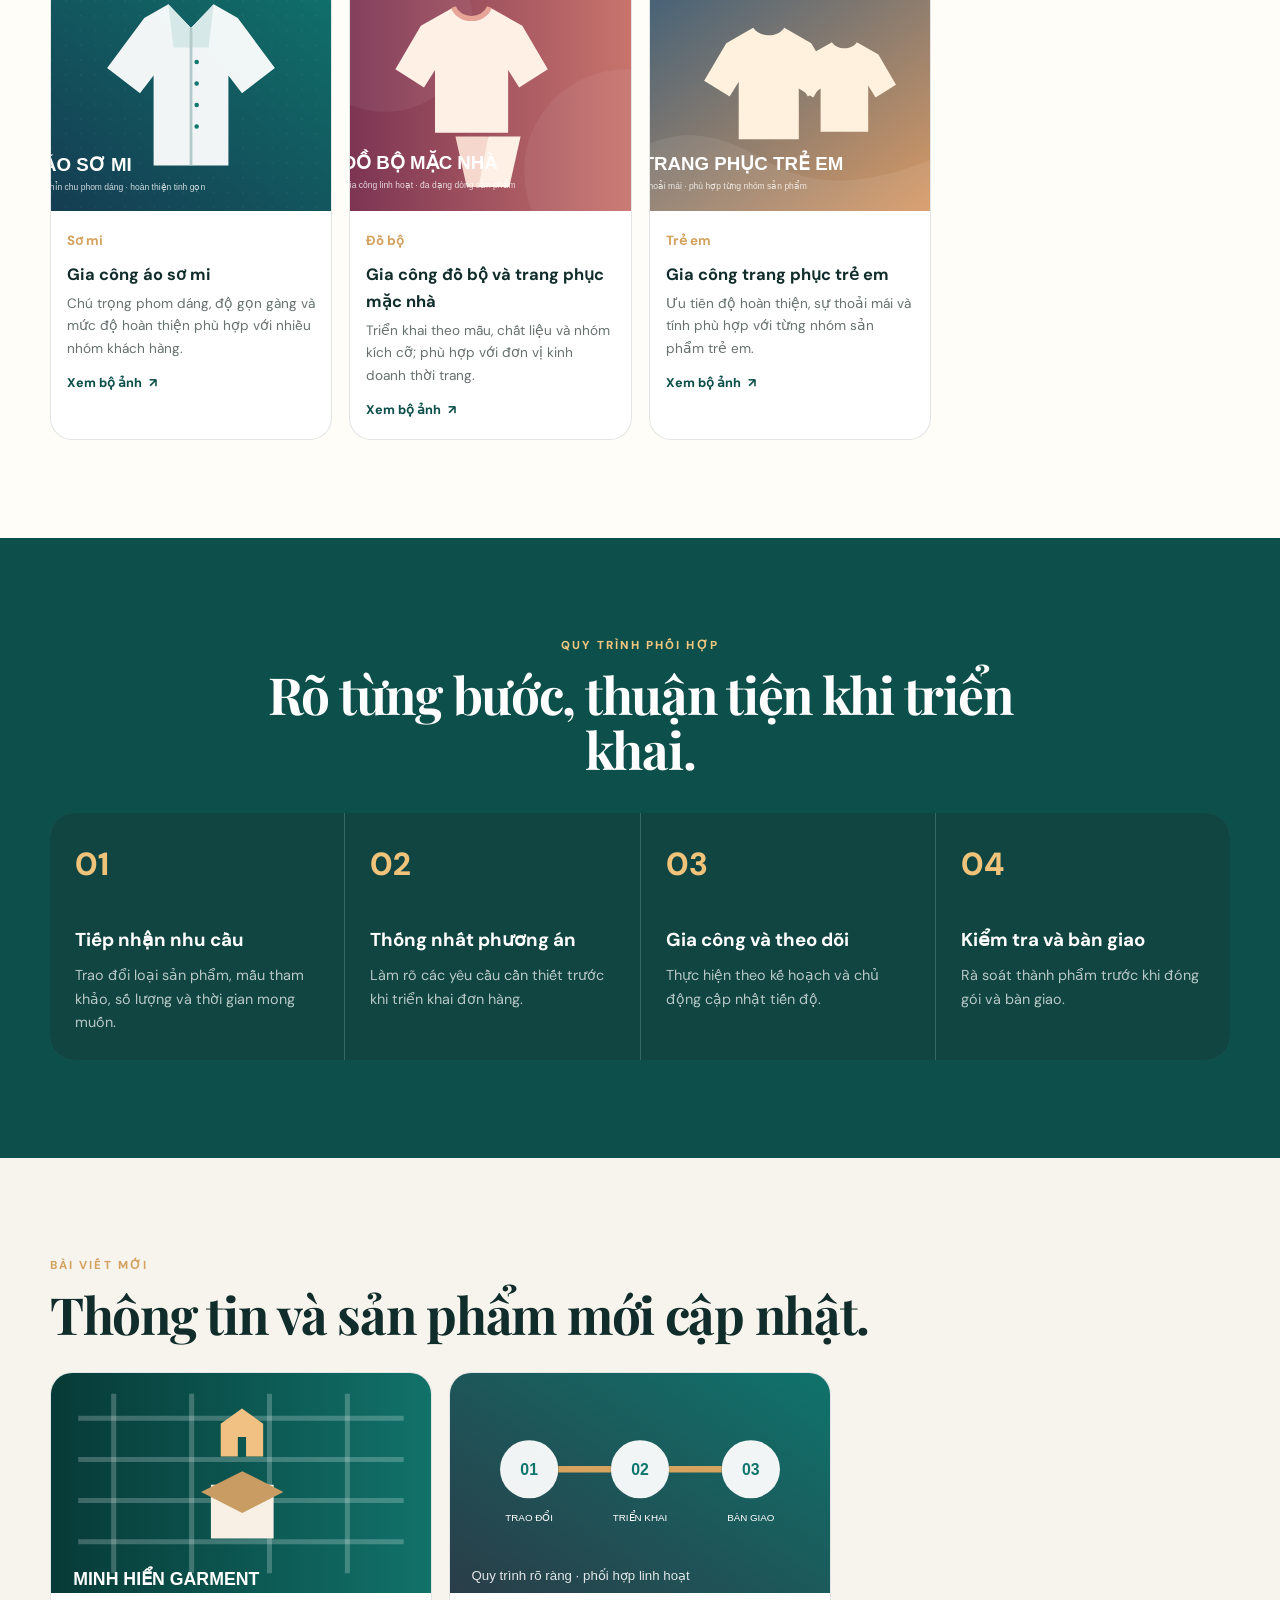
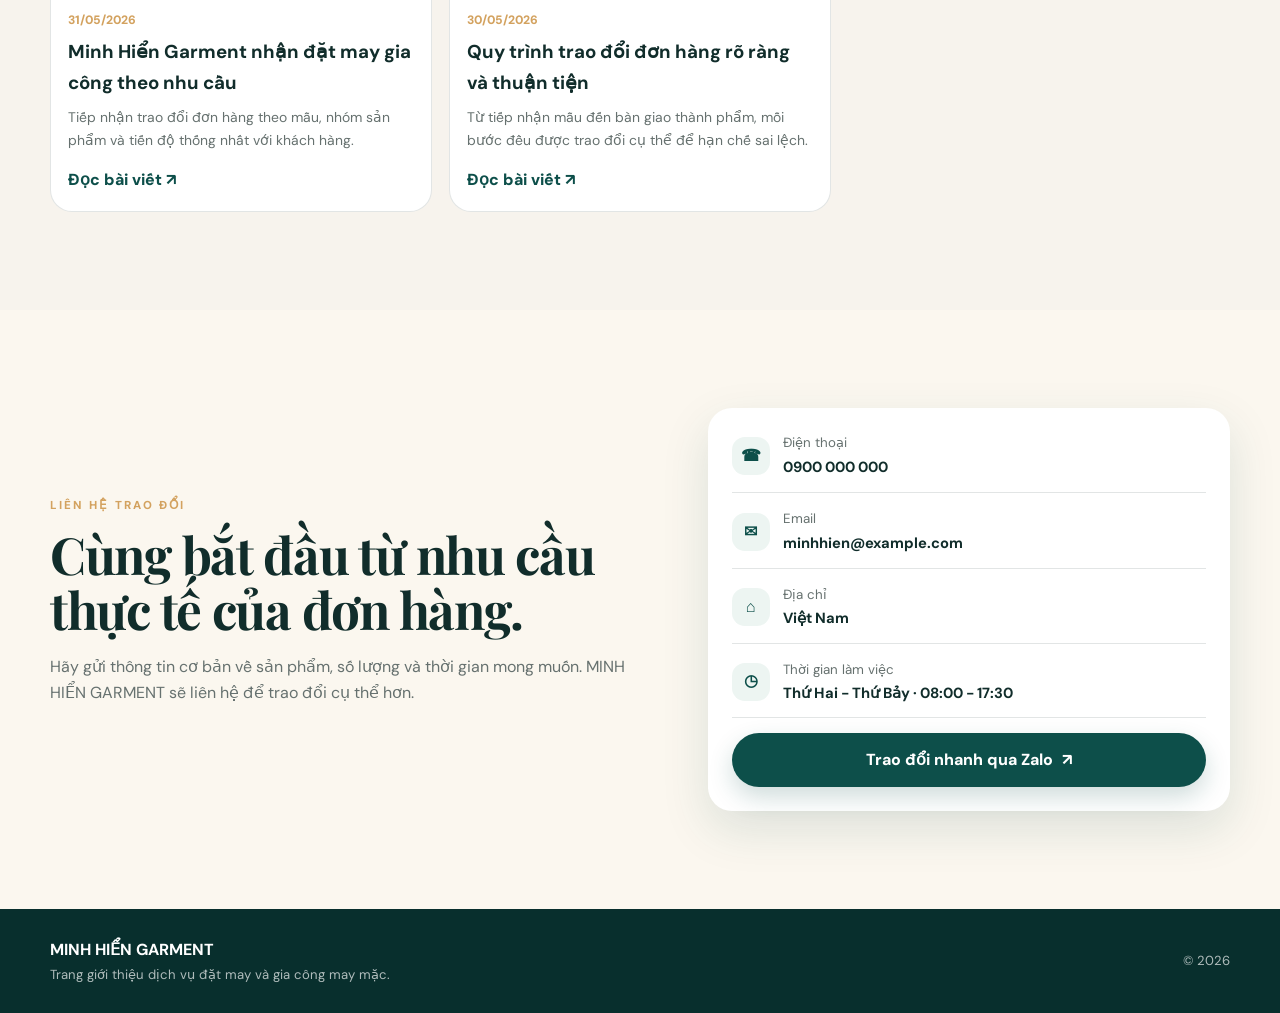
==== commit 74b3eacc: "Cap nhat V9 - bo sung nhieu anh va hien mat khau Cap nhat V9 - bo sung nhieu anh va hien mat khau" ====
--- a/index.html
+++ b/index.html
@@ -9,7 +9,7 @@
   <link rel="preconnect" href="https://fonts.googleapis.com">
   <link rel="preconnect" href="https://fonts.gstatic.com" crossorigin>
   <link href="https://fonts.googleapis.com/css2?family=DM+Sans:wght@400;500;600;700;800&family=Playfair+Display:wght@600;700&display=swap" rel="stylesheet">
-  <link rel="stylesheet" href="assets/css/styles.css">
+  <link rel="stylesheet" href="assets/css/styles.css?v=9.0">
 </head>
 <body>
   <div class="announcement"><div class="container announcement-row"><span data-i18n="announcement">Nhận trao đổi đơn hàng may mặc theo mẫu và nhu cầu thực tế</span><span class="announcement-dot">•</span><a href="#contact" data-i18n="announcementCta">Liên hệ tư vấn</a></div></div>
@@ -138,8 +138,10 @@
   <footer class="footer"><div class="container footer-row"><div><strong data-brand-full>MINH HIỂN GARMENT</strong><span data-i18n="footerText">Trang giới thiệu dịch vụ đặt may và gia công may mặc.</span></div><div class="footer-actions"><span>© <span data-year></span></span></div></div></footer>
   <div class="float-actions"><a data-phone-link class="float-button" aria-label="Call">☎</a><a data-zalo-link class="float-button zalo" aria-label="Zalo" target="_blank" rel="noopener">Z</a></div>
 
-  <div class="post-modal" data-post-modal><div class="post-modal-box"><button class="modal-close" data-post-close type="button">×</button><img data-post-modal-image alt=""><div class="post-modal-copy"><p class="eyebrow" data-i18n="postDetail">BÀI VIẾT</p><h2 data-post-modal-title></h2><div data-post-modal-content></div></div></div></div>
+  <div class="post-modal" data-post-modal><div class="post-modal-box"><button class="modal-close" data-post-close type="button">×</button><div class="modal-gallery-stage"><img data-post-modal-image alt=""><button class="gallery-stage-arrow prev" type="button" data-post-gallery-step="-1" aria-label="Previous">‹</button><button class="gallery-stage-arrow next" type="button" data-post-gallery-step="1" aria-label="Next">›</button><span class="gallery-stage-count" data-post-gallery-count></span></div><div class="gallery-thumbs" data-post-modal-thumbs></div><div class="post-modal-copy"><p class="eyebrow" data-i18n="postDetail">BÀI VIẾT</p><h2 data-post-modal-title></h2><div data-post-modal-content></div></div></div></div>
 
-  <script src="assets/js/app.js"></script>
+  <div class="product-gallery-modal" data-product-gallery-modal><div class="product-gallery-box"><button class="modal-close" data-product-gallery-close type="button">×</button><div class="product-gallery-layout"><div><div class="modal-gallery-stage product-stage"><img data-product-gallery-image alt=""><button class="gallery-stage-arrow prev" type="button" data-product-gallery-step="-1" aria-label="Previous">‹</button><button class="gallery-stage-arrow next" type="button" data-product-gallery-step="1" aria-label="Next">›</button><span class="gallery-stage-count" data-product-gallery-count></span></div><div class="gallery-thumbs" data-product-gallery-thumbs></div></div><div class="product-gallery-copy"><p class="eyebrow" data-product-gallery-category></p><h2 data-product-gallery-title></h2><p data-product-gallery-description></p><a class="btn btn-primary" href="#contact" data-product-gallery-close><span data-i18n="productsCta">Trao đổi nhu cầu</span><span>↗</span></a></div></div></div></div>
+
+  <script src="assets/js/app.js?v=9.0"></script>
 </body>
 </html>
--- a/assets/css/styles.css
+++ b/assets/css/styles.css
@@ -1 +1,33 @@
 :root{--ink:#112d2b;--ink-2:#244340;--green:#0d4f4a;--green-2:#0a3b38;--cream:#f7f1e8;--sand:#e9d6b7;--gold:#d3a25f;--white:#fffdf8;--muted:#66716f;--line:rgba(17,45,43,.12);--shadow:0 18px 48px rgba(13,79,74,.13);--radius:26px}.container{width:min(1180px,calc(100% - 34px));margin:auto}*{box-sizing:border-box}html{scroll-behavior:smooth}body{margin:0;background:var(--white);color:var(--ink);font-family:"DM Sans",Arial,sans-serif;line-height:1.65}a{text-decoration:none;color:inherit}button,input,textarea,select{font:inherit}img{max-width:100%;display:block}.announcement{background:var(--green-2);color:#eaf7f4;font-size:.78rem;letter-spacing:.05em}.announcement-row{display:flex;justify-content:center;gap:8px;padding:7px 0}.announcement a{color:#f0c987;font-weight:800}.site-header{position:sticky;top:0;z-index:30;background:rgba(255,253,248,.92);backdrop-filter:blur(18px);border-bottom:1px solid var(--line)}.nav{display:flex;align-items:center;justify-content:space-between;gap:18px;min-height:76px}.brand{display:flex;align-items:center;gap:11px}.brand-mark{display:grid;place-items:center;width:43px;height:43px;border-radius:15px;background:var(--green);color:#fff3dc;font-weight:800;letter-spacing:-.08em}.brand-copy{display:grid;line-height:1}.brand-copy strong{font-size:.98rem;letter-spacing:.12em}.brand-copy small{margin-top:6px;color:var(--gold);font-size:.64rem;letter-spacing:.2em}.nav-links{display:flex;align-items:center;gap:23px}.nav-links a{font-size:.88rem;font-weight:700;color:var(--ink-2);position:relative}.nav-links a:after{content:"";position:absolute;left:0;right:0;bottom:-7px;height:2px;background:var(--gold);transform:scaleX(0);transition:.25s}.nav-links a:hover:after{transform:scaleX(1)}.nav-tools{display:flex;align-items:center;gap:10px}.lang-switch{display:flex;padding:3px;border:1px solid var(--line);border-radius:999px;background:#fff}.lang-btn{border:0;background:transparent;color:var(--muted);font-size:.74rem;font-weight:800;padding:7px 9px;border-radius:999px;cursor:pointer}.lang-btn.active{background:var(--green);color:white}.admin-link{display:flex;gap:6px;align-items:center;padding:9px 12px;border-radius:999px;background:#f1e7d6;color:var(--green);font-size:.75rem;font-weight:800}.menu-toggle{display:none;border:0;background:transparent;color:var(--green);font-size:1.5rem;cursor:pointer}.hero{position:relative;overflow:hidden;padding:76px 0 0;background:linear-gradient(145deg,#eef7f4 0%,#fffdf8 52%,#f5ecdc 100%)}.hero-orb{position:absolute;border-radius:50%;filter:blur(2px);opacity:.45}.orb-a{width:420px;height:420px;background:#cce5de;top:-120px;left:-160px}.orb-b{width:360px;height:360px;background:#eedcc0;right:-140px;bottom:-80px}.hero-grid{display:grid;grid-template-columns:1.03fr .97fr;gap:50px;align-items:center;min-height:570px;position:relative}.eyebrow{margin:0 0 12px;color:var(--gold);font-size:.72rem;font-weight:800;letter-spacing:.18em}.hero h1,.section h2{font-family:"Playfair Display",Georgia,serif;line-height:1.08;letter-spacing:-.025em}.hero h1{max-width:760px;margin:0;font-size:clamp(3rem,6.4vw,5.75rem)}.lead{max-width:670px;margin:24px 0 0;color:var(--ink-2);font-size:1.08rem}.hero-actions{display:flex;gap:13px;flex-wrap:wrap;margin-top:31px}.btn{display:inline-flex;align-items:center;justify-content:center;gap:9px;border:0;border-radius:999px;padding:14px 20px;font-weight:800;cursor:pointer;transition:.22s}.btn-primary{background:var(--green);color:#fff;box-shadow:0 10px 24px rgba(13,79,74,.2)}.btn-primary:hover{background:var(--green-2);transform:translateY(-2px)}.btn-ghost{background:#fff;border:1px solid var(--line);color:var(--green)}.hero-note{display:flex;align-items:center;gap:10px;margin-top:24px;color:var(--muted);font-size:.86rem}.pulse{width:9px;height:9px;border-radius:50%;background:#34aa76;box-shadow:0 0 0 7px rgba(52,170,118,.13)}.hero-showcase{position:relative;min-height:500px}.showcase-back{position:absolute;inset:42px 5px 0 56px;border-radius:40px;background:var(--green)}.showcase-card{position:absolute;inset:0 54px 28px 0;border-radius:40px;background:linear-gradient(160deg,#f9ead4,#fff8ec);overflow:hidden;box-shadow:var(--shadow)}.fashion-visual{height:100%;position:relative;display:grid;place-items:center}.fashion-visual svg{width:70%;filter:drop-shadow(0 15px 13px rgba(45,67,63,.16))}.fashion-visual .hero-upload{position:absolute;inset:0;width:100%;height:100%;object-fit:cover}.fashion-visual .hero-upload.hidden{display:none}.fashion-visual svg.hidden{display:none}.dress-line{position:absolute;border-radius:999px;background:rgba(13,79,74,.08)}.line-1{width:150px;height:150px;left:-45px;top:42px}.line-2{width:80px;height:80px;right:26px;bottom:116px}.line-3{width:210px;height:8px;right:-62px;top:80px}.showcase-caption{position:absolute;left:22px;right:22px;bottom:20px;padding:15px 16px;border-radius:16px;background:rgba(255,253,248,.86);backdrop-filter:blur(12px)}.showcase-caption span{display:block;color:var(--gold);font-size:.65rem;font-weight:800;letter-spacing:.18em}.showcase-caption strong{display:block;margin-top:6px;font-size:.88rem}.floating-card{position:absolute;display:grid;gap:2px;padding:13px 15px;border-radius:16px;background:white;box-shadow:var(--shadow);font-size:.78rem}.floating-card span{color:var(--muted)}.fc-one{right:0;top:66px}.fc-two{left:-20px;bottom:78px}.stats{position:relative;display:grid;grid-template-columns:repeat(3,1fr);gap:1px;margin-top:46px;border-radius:24px 24px 0 0;overflow:hidden;background:rgba(255,255,255,.48);box-shadow:0 -8px 26px rgba(26,71,67,.07)}.stat{padding:24px 26px;background:rgba(255,255,255,.82)}.stat strong{display:block;color:var(--green);font-size:1.35rem}.stat span{color:var(--muted);font-size:.84rem}.section{padding:98px 0}.alt{background:#f7f3ed}.split-grid{display:grid;grid-template-columns:.93fr 1.07fr;gap:70px;align-items:center}.image-panel{position:relative;min-height:480px}.fabric-card{height:440px;border-radius:32px;background:linear-gradient(145deg,rgba(13,79,74,.92),rgba(13,79,74,.67)),repeating-linear-gradient(45deg,#fff 0 6px,#eee 6px 12px);box-shadow:var(--shadow);position:relative;overflow:hidden}.fabric-card:before{content:"";position:absolute;inset:32px;border:1px dashed rgba(255,255,255,.4);border-radius:24px}.fabric-card:after{content:"MH";position:absolute;right:28px;bottom:4px;color:rgba(255,255,255,.08);font-size:11rem;font-weight:800;letter-spacing:-.14em}.fabric-label{position:absolute;left:28px;top:26px;color:#f9dca7;font-size:.73rem;font-weight:800;letter-spacing:.2em}.quote-card{position:absolute;right:-28px;bottom:-22px;width:min(330px,78%);padding:22px 23px;border-radius:20px;background:white;box-shadow:var(--shadow)}.quote-card span{font-family:Georgia,serif;color:var(--gold);font-size:3rem;line-height:.45}.quote-card p{margin:4px 0 0;font-weight:700}.section-copy h2,.section-head h2,.contact h2{margin:0;font-size:clamp(2.25rem,4vw,4rem)}.section-copy>p:not(.eyebrow),.section-head>p:not(.eyebrow),.contact-copy>p:not(.eyebrow){color:var(--muted);font-size:1rem}.check-grid{display:grid;gap:14px;margin-top:28px}.check-grid div{display:flex;gap:14px;padding:13px 0;border-top:1px solid var(--line)}.check-grid b{color:var(--gold)}.section-head{display:flex;justify-content:space-between;gap:20px;align-items:end;margin-bottom:30px}.section-head.center{display:block;max-width:760px;margin:0 auto 36px;text-align:center}.text-link{color:var(--green);font-weight:800}.service-grid{display:grid;grid-template-columns:repeat(4,1fr);gap:16px}.service-card{padding:24px;border:1px solid var(--line);border-radius:22px;background:#fff;transition:.22s}.service-card:hover{transform:translateY(-5px);box-shadow:var(--shadow)}.service-icon{display:grid;place-items:center;width:46px;height:46px;border-radius:16px;background:#e9f1ee;color:var(--green);font-size:1.35rem}.service-card h3{margin:18px 0 8px}.service-card p{margin:0;color:var(--muted);font-size:.9rem}.product-filters{display:flex;gap:9px;flex-wrap:wrap;margin-bottom:20px}.filter-btn{border:1px solid var(--line);border-radius:999px;background:white;padding:9px 14px;color:var(--muted);font-size:.82rem;font-weight:800;cursor:pointer}.filter-btn.active{background:var(--green);color:white}.product-grid{display:grid;grid-template-columns:repeat(4,1fr);gap:17px}.product-card{overflow:hidden;border-radius:22px;background:#fff;border:1px solid var(--line);transition:.22s}.product-card:hover{transform:translateY(-5px);box-shadow:var(--shadow)}.product-image{height:255px;background:#f6eee1;overflow:hidden;position:relative}.product-image img{width:100%;height:100%;object-fit:cover;transition:.35s}.product-card:hover img{transform:scale(1.05)}.badge{position:absolute;left:13px;top:13px;padding:6px 9px;border-radius:999px;background:rgba(13,79,74,.9);color:#fff;font-size:.67rem;font-weight:800}.product-body{padding:16px}.product-body small{color:var(--gold);font-weight:800}.product-body h3{margin:7px 0 5px;font-size:1.03rem}.product-body p{margin:0;color:var(--muted);font-size:.85rem}.process{background:var(--green);color:white}.process .eyebrow{color:#f2c780}.process-grid{display:grid;grid-template-columns:repeat(4,1fr);gap:1px;background:rgba(255,255,255,.16);border-radius:24px;overflow:hidden}.process-card{min-height:240px;padding:25px;background:rgba(8,61,57,.8)}.process-card span{color:#f0c37b;font-size:2rem;font-weight:800}.process-card h3{margin:34px 0 8px}.process-card p{margin:0;color:rgba(255,255,255,.7);font-size:.9rem}.blog-grid{display:grid;grid-template-columns:repeat(3,1fr);gap:17px}.blog-card{overflow:hidden;border-radius:22px;background:white;border:1px solid var(--line)}.blog-card img{width:100%;height:220px;object-fit:cover;background:#f4ead8}.blog-body{padding:17px}.blog-date{color:var(--gold);font-size:.76rem;font-weight:800}.blog-body h3{margin:7px 0 7px}.blog-body p{margin:0;color:var(--muted);font-size:.87rem}.blog-link{margin-top:15px;padding:0;border:0;background:transparent;color:var(--green);font-weight:800;cursor:pointer}.contact{background:#fbf7ef}.contact-grid{display:grid;grid-template-columns:1fr .86fr;gap:50px;align-items:center}.contact-card{display:grid;gap:15px;padding:24px;border-radius:24px;background:white;box-shadow:var(--shadow)}.contact-row{display:flex;gap:13px;align-items:center;padding-bottom:12px;border-bottom:1px solid var(--line)}.contact-row>span{display:grid;place-items:center;width:38px;height:38px;border-radius:13px;background:#edf5f2;color:var(--green);font-weight:800}.contact-row div{display:grid}.contact-row small{color:var(--muted)}.contact-row strong{font-size:.92rem}.full{width:100%}.footer{padding:28px 0;background:#082f2d;color:#fff}.footer-row{display:flex;justify-content:space-between;align-items:center;gap:18px}.footer-row div{display:grid}.footer-row span{color:rgba(255,255,255,.68);font-size:.82rem}.footer-actions{display:flex!important;align-items:center;gap:15px}.footer a{font-size:.82rem;color:#f0c37b}.float-actions{position:fixed;right:17px;bottom:18px;z-index:20;display:grid;gap:8px}.float-button{display:grid;place-items:center;width:47px;height:47px;border-radius:50%;background:var(--green);color:white;box-shadow:var(--shadow);font-weight:800}.float-button.zalo{background:#1474e8}.post-modal{position:fixed;inset:0;z-index:50;display:none;place-items:center;padding:18px;background:rgba(3,25,24,.72)}.post-modal.open{display:grid}.post-modal-box{position:relative;overflow:auto;width:min(850px,100%);max-height:90vh;border-radius:22px;background:white}.post-modal-box img{width:100%;max-height:310px;object-fit:cover;background:#f3eadc}.post-modal-copy{padding:23px}.post-modal-copy h2{font-family:"Playfair Display";font-size:2rem}.post-modal-copy div{white-space:pre-line;color:var(--ink-2)}.modal-close{position:absolute;right:13px;top:13px;width:38px;height:38px;border:0;border-radius:50%;background:rgba(0,0,0,.6);color:white;font-size:1.45rem;cursor:pointer}.empty{grid-column:1/-1;padding:24px;border-radius:16px;background:#fff;border:1px dashed var(--line);color:var(--muted)}@media(max-width:980px){.nav-links{position:absolute;top:76px;left:0;right:0;display:none;padding:16px 18px;background:#fff;border-bottom:1px solid var(--line);flex-direction:column;align-items:flex-start}.nav-links.open{display:flex}.menu-toggle{display:block}.admin-link span:last-child{display:none}.hero-grid,.split-grid,.contact-grid{grid-template-columns:1fr}.hero-showcase{min-height:430px}.service-grid,.product-grid,.process-grid{grid-template-columns:repeat(2,1fr)}.blog-grid{grid-template-columns:repeat(2,1fr)}.image-panel{min-height:390px}.fabric-card{height:360px}}@media(max-width:640px){.container{width:min(100% - 24px,1180px)}.announcement{font-size:.68rem}.announcement-dot{display:none}.announcement-row{justify-content:space-between}.brand-copy small{display:none}.brand-mark{width:39px;height:39px}.hero{padding-top:46px}.hero-grid{min-height:auto}.hero h1{font-size:3.55rem}.lead{font-size:.96rem}.hero-showcase{min-height:350px}.showcase-back{inset:34px 0 0 36px}.showcase-card{inset:0 29px 20px 0}.fashion-visual svg{width:76%}.floating-card{font-size:.7rem}.fc-one{right:0;top:43px}.fc-two{left:-5px;bottom:51px}.stats{grid-template-columns:1fr;margin-top:34px}.stat{padding:16px 18px}.section{padding:70px 0}.service-grid,.product-grid,.process-grid,.blog-grid{grid-template-columns:1fr}.section-head{display:block}.text-link{display:inline-block;margin-top:10px}.image-panel{min-height:315px}.fabric-card{height:290px}.quote-card{right:10px}.footer-row{display:block}.footer-actions{margin-top:13px}.product-image{height:270px}}
+
+/* V9: clean multi-image galleries */
+.product-gallery-trigger{display:block;width:100%;height:100%;padding:0;border:0;background:transparent;cursor:pointer}
+.product-mini-nav{position:absolute;right:12px;top:50%;display:flex;justify-content:space-between;width:calc(100% - 24px);transform:translateY(-50%);pointer-events:none}
+.product-mini-nav button{display:grid;place-items:center;width:32px;height:32px;border:1px solid rgba(255,255,255,.75);border-radius:50%;background:rgba(6,44,42,.72);color:#fff;font-size:1.55rem;line-height:1;cursor:pointer;pointer-events:auto;backdrop-filter:blur(8px)}
+.image-count-pill{position:absolute;right:12px;bottom:12px;padding:6px 9px;border-radius:999px;background:rgba(6,44,42,.76);color:#fff;font-size:.68rem;font-weight:800;backdrop-filter:blur(8px)}
+.product-dots{position:absolute;left:50%;bottom:15px;display:flex;gap:5px;transform:translateX(-50%)}
+.product-dots span{width:6px;height:6px;border-radius:999px;background:rgba(255,255,255,.6);box-shadow:0 1px 4px rgba(0,0,0,.1)}
+.product-dots span.active{width:18px;background:#fff}
+.gallery-link{display:inline-flex;gap:7px;align-items:center;margin-top:13px;padding:0;border:0;background:transparent;color:var(--green);font-size:.79rem;font-weight:800;cursor:pointer}
+.blog-image-wrap{position:relative;overflow:hidden}
+.product-gallery-modal{position:fixed;inset:0;z-index:70;display:none;place-items:center;padding:18px;background:rgba(3,25,24,.78)}
+.product-gallery-modal.open{display:grid}
+.product-gallery-box{position:relative;overflow:auto;width:min(1060px,100%);max-height:92vh;border-radius:24px;background:#fff;box-shadow:0 26px 70px rgba(0,0,0,.26)}
+.product-gallery-layout{display:grid;grid-template-columns:minmax(0,1.25fr) minmax(280px,.75fr);gap:0}
+.product-gallery-copy{display:flex;flex-direction:column;justify-content:center;padding:30px;background:#fffdf8}
+.product-gallery-copy h2{margin:4px 0 12px;font-family:"Playfair Display";font-size:clamp(1.8rem,3vw,2.8rem)}
+.product-gallery-copy p:not(.eyebrow){color:var(--muted);line-height:1.65}
+.product-gallery-copy .btn{align-self:flex-start;margin-top:12px}
+.modal-gallery-stage{position:relative;overflow:hidden;background:#f4eee4}
+.modal-gallery-stage>img{display:block;width:100%;height:360px;object-fit:contain;background:#f4eee4}
+.product-stage>img{height:min(68vh,650px)}
+.gallery-stage-arrow{position:absolute;top:50%;display:grid;place-items:center;width:42px;height:42px;border:1px solid rgba(255,255,255,.65);border-radius:50%;background:rgba(6,44,42,.72);color:#fff;font-size:1.9rem;line-height:1;cursor:pointer;transform:translateY(-50%);backdrop-filter:blur(8px)}
+.gallery-stage-arrow.prev{left:15px}.gallery-stage-arrow.next{right:15px}
+.gallery-stage-count{position:absolute;right:15px;bottom:14px;padding:6px 10px;border-radius:999px;background:rgba(6,44,42,.72);color:#fff;font-size:.74rem;font-weight:800}
+.gallery-thumbs{display:flex;gap:8px;overflow:auto;padding:10px;background:#fff}
+.gallery-thumb{flex:0 0 auto;overflow:hidden;width:70px;height:58px;padding:0;border:2px solid transparent;border-radius:10px;background:#f4eee4;cursor:pointer}
+.gallery-thumb.active{border-color:var(--green)}
+.gallery-thumb img{display:block;width:100%;height:100%;object-fit:cover}
+.hidden{display:none!important}
+@media(max-width:800px){.product-gallery-layout{grid-template-columns:1fr}.product-stage>img{height:52vh}.product-gallery-copy{padding:22px}.modal-gallery-stage>img{height:280px}}
+@media(max-width:640px){.product-mini-nav button{width:30px;height:30px}.image-count-pill{right:10px;bottom:10px}.gallery-stage-arrow{width:36px;height:36px;font-size:1.55rem}.gallery-thumb{width:62px;height:52px}.product-gallery-modal{padding:10px}.product-gallery-box{border-radius:18px}}
